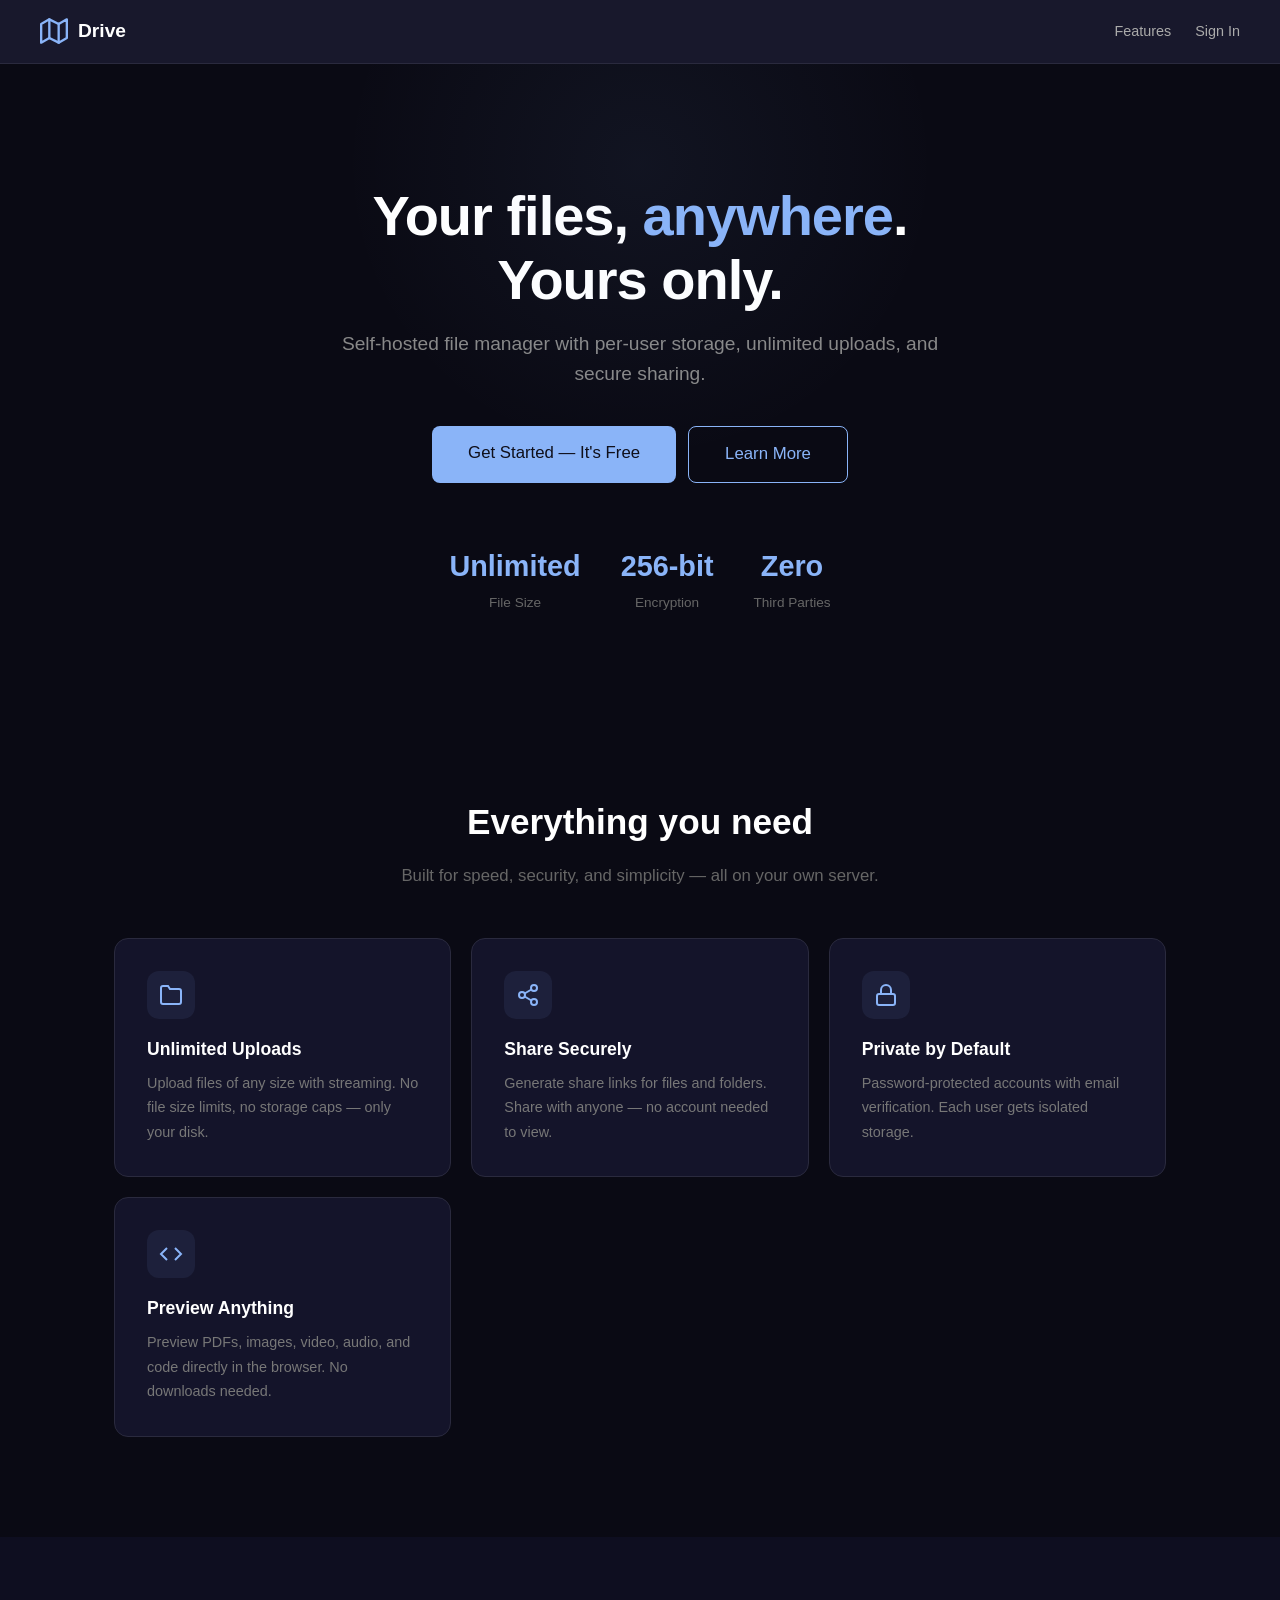
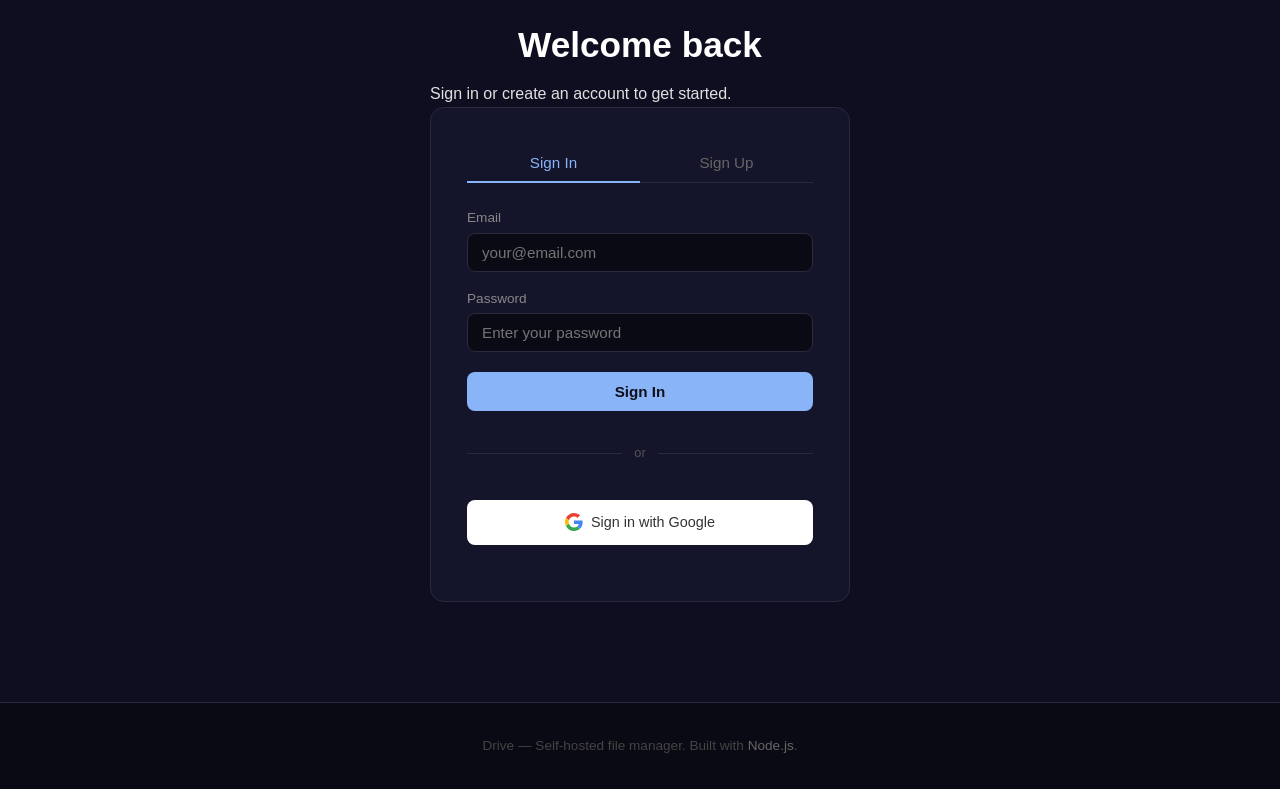
==== public/index.html @ 6057de62 "full drive app with google oauth, landing page, admin dashboard" ====
<!DOCTYPE html>
<html lang="en">
<head>
<meta charset="UTF-8">
<meta name="viewport" content="width=device-width, initial-scale=1.0">
<title>Drive — Secure Self-Hosted File Manager</title>
<style>
* { margin: 0; padding: 0; box-sizing: border-box; }
body { font-family: -apple-system, BlinkMacSystemFont, 'Segoe UI', Roboto, sans-serif; background: #0a0a14; color: #e0e0e0; line-height: 1.6; overflow-x: hidden; }
a { color: #8ab4f8; text-decoration: none; }
a:hover { text-decoration: underline; }

/* Nav */
nav { display: flex; align-items: center; justify-content: space-between; padding: 16px 40px; background: rgba(26,26,46,0.95); backdrop-filter: blur(12px); border-bottom: 1px solid #2a2a3e; position: sticky; top: 0; z-index: 100; }
.logo { display: flex; align-items: center; gap: 10px; font-size: 1.2rem; font-weight: 700; color: #fff; }
.nav-links { display: flex; gap: 24px; align-items: center; }
.nav-links a { color: #aaa; font-size: 0.9rem; transition: color 0.2s; }
.nav-links a:hover { color: #fff; text-decoration: none; }
.btn { display: inline-block; padding: 8px 20px; border-radius: 6px; font-size: 0.9rem; font-weight: 500; cursor: pointer; border: none; transition: all 0.2s; font-family: inherit; }
.btn-primary { background: #8ab4f8; color: #0f0f1a; }
.btn-primary:hover { background: #7aa5e8; transform: translateY(-1px); box-shadow: 0 4px 12px rgba(138,180,248,0.3); }
.btn-outline { background: transparent; border: 1px solid #8ab4f8; color: #8ab4f8; }
.btn-outline:hover { background: rgba(138,180,248,0.1); }
.btn-lg { padding: 14px 36px; font-size: 1.05rem; border-radius: 8px; }

/* Hero */
.hero { text-align: center; padding: 120px 24px 80px; max-width: 900px; margin: 0 auto; position: relative; }
.hero::before { content: ''; position: absolute; top: -200px; left: 50%; transform: translateX(-50%); width: 600px; height: 600px; background: radial-gradient(circle, rgba(138,180,248,0.06) 0%, transparent 70%); pointer-events: none; }
.hero h1 { font-size: 3.5rem; font-weight: 800; color: #fff; margin-bottom: 16px; letter-spacing: -1px; line-height: 1.15; }
.hero h1 span { color: #8ab4f8; }
.hero p { font-size: 1.2rem; color: #888; margin-bottom: 36px; max-width: 600px; margin-left: auto; margin-right: auto; }
.hero-btns { display: flex; gap: 12px; justify-content: center; flex-wrap: wrap; }
.hero-features { display: flex; justify-content: center; gap: 40px; margin-top: 60px; flex-wrap: wrap; }
.hero-feat { text-align: center; }
.hero-feat .num { font-size: 1.8rem; font-weight: 700; color: #8ab4f8; display: block; }
.hero-feat .label { font-size: 0.85rem; color: #666; }

/* Features */
.features { padding: 100px 24px; max-width: 1100px; margin: 0 auto; }
.features h2 { text-align: center; font-size: 2.2rem; color: #fff; margin-bottom: 12px; }
.features > p { text-align: center; color: #666; margin-bottom: 48px; font-size: 1.05rem; }
.features-grid { display: grid; grid-template-columns: repeat(auto-fit, minmax(300px, 1fr)); gap: 20px; }
.feature-card { background: #14142a; border: 1px solid #2a2a3e; border-radius: 14px; padding: 32px; transition: all 0.3s; }
.feature-card:hover { border-color: #8ab4f8; transform: translateY(-4px); box-shadow: 0 8px 24px rgba(0,0,0,0.3); }
.feature-icon { width: 48px; height: 48px; border-radius: 12px; background: rgba(138,180,248,0.08); display: flex; align-items: center; justify-content: center; margin-bottom: 16px; }
.feature-icon svg { width: 24px; height: 24px; stroke: #8ab4f8; fill: none; stroke-width: 2; }
.feature-card h3 { color: #fff; margin-bottom: 8px; font-size: 1.1rem; }
.feature-card p { color: #777; font-size: 0.9rem; line-height: 1.7; }

/* Auth Section */
.auth-section { padding: 80px 24px 100px; background: #0e0e20; }
.auth-inner { max-width: 420px; margin: 0 auto; }
.auth-section h2 { text-align: center; font-size: 2.2rem; color: #fff; margin-bottom: 8px; }
.auth-section > p { text-align: center; color: #666; margin-bottom: 32px; font-size: 1.05rem; }
.auth-card { background: #14142a; border: 1px solid #2a2a3e; border-radius: 14px; padding: 36px; }
.auth-tabs { display: flex; margin-bottom: 24px; border-bottom: 1px solid #2a2a3e; }
.auth-tab { flex: 1; padding: 10px; text-align: center; background: none; border: none; color: #666; font-size: 0.95rem; font-family: inherit; cursor: pointer; transition: all 0.2s; border-bottom: 2px solid transparent; margin-bottom: -1px; }
.auth-tab.active { color: #8ab4f8; border-bottom-color: #8ab4f8; }
.auth-tab:hover { color: #aaa; }
.auth-form { display: flex; flex-direction: column; gap: 16px; }
.auth-field { display: flex; flex-direction: column; gap: 4px; }
.auth-field label { font-size: 0.85rem; color: #888; }
.auth-field input { padding: 10px 14px; border-radius: 8px; border: 1px solid #2a2a3e; background: #0a0a14; color: #fff; font-size: 0.95rem; font-family: inherit; outline: none; transition: border-color 0.2s; }
.auth-field input:focus { border-color: #8ab4f8; }
.auth-submit { padding: 11px; border-radius: 8px; background: #8ab4f8; color: #0f0f1a; font-weight: 600; font-size: 0.95rem; border: none; cursor: pointer; font-family: inherit; transition: all 0.2s; margin-top: 4px; }
.auth-submit:hover { background: #7aa5e8; }
.google-btn { display: flex; align-items: center; justify-content: center; gap: 8px; padding: 11px; border-radius: 8px; background: #fff; color: #333; font-weight: 500; font-size: 0.9rem; border: none; cursor: pointer; font-family: inherit; transition: all 0.2s; margin-top: 4px; text-decoration: none; width: 100%; }
.google-btn:hover { background: #f5f5f5; box-shadow: 0 2px 8px rgba(0,0,0,0.1); }
.divider { display: flex; align-items: center; gap: 12px; margin: 16px 0; color: #555; font-size: 0.8rem; }
.divider::before, .divider::after { content: ''; flex: 1; height: 1px; background: #2a2a3e; }
.auth-error { text-align: center; font-size: 0.85rem; min-height: 1.2em; color: #f44336; margin-top: 4px; }

/* Footer */
footer { text-align: center; padding: 32px 24px; color: #444; font-size: 0.85rem; border-top: 1px solid #2a2a3e; }
footer a { color: #666; }
footer a:hover { color: #8ab4f8; text-decoration: none; }

@media (max-width: 600px) {
  nav { padding: 12px 16px; }
  .nav-links { gap: 12px; }
  .hero { padding: 80px 16px 40px; }
  .hero h1 { font-size: 2.2rem; }
  .hero-features { gap: 20px; }
  .features { padding: 60px 16px; }
  .auth-section { padding: 60px 16px; }
}
</style>
</head>
<body>

<nav>
  <div class="logo">
    <svg width="28" height="28" viewBox="0 0 24 24" fill="none" stroke="#8ab4f8" stroke-width="2" stroke-linecap="round" stroke-linejoin="round"><polygon points="1 6 1 22 8 18 16 22 23 18 23 2 16 6 8 2 1 6"/><line x1="8" y1="2" x2="8" y2="18"/><line x1="16" y1="6" x2="16" y2="22"/></svg>
    Drive
  </div>
  <div class="nav-links">
    <a href="#features">Features</a>
    <a href="#auth">Sign In</a>
  </div>
</nav>

<section class="hero">
  <h1>Your files, <span>anywhere</span>. <br>Yours only.</h1>
  <p>Self-hosted file manager with per-user storage, unlimited uploads, and secure sharing.</p>
  <div class="hero-btns">
    <a href="#auth" class="btn btn-primary btn-lg">Get Started — It's Free</a>
    <a href="#features" class="btn btn-outline btn-lg">Learn More</a>
  </div>
  <div class="hero-features">
    <div class="hero-feat"><span class="num">Unlimited</span><span class="label">File Size</span></div>
    <div class="hero-feat"><span class="num">256-bit</span><span class="label">Encryption</span></div>
    <div class="hero-feat"><span class="num">Zero</span><span class="label">Third Parties</span></div>
  </div>
</section>

<section class="features" id="features">
  <h2>Everything you need</h2>
  <p>Built for speed, security, and simplicity — all on your own server.</p>
  <div class="features-grid">
    <div class="feature-card">
      <div class="feature-icon"><svg viewBox="0 0 24 24"><path d="M22 19a2 2 0 0 1-2 2H4a2 2 0 0 1-2-2V5a2 2 0 0 1 2-2h5l2 3h9a2 2 0 0 1 2 2z"/></svg></div>
      <h3>Unlimited Uploads</h3>
      <p>Upload files of any size with streaming. No file size limits, no storage caps — only your disk.</p>
    </div>
    <div class="feature-card">
      <div class="feature-icon"><svg viewBox="0 0 24 24"><circle cx="18" cy="5" r="3"/><circle cx="6" cy="12" r="3"/><circle cx="18" cy="19" r="3"/><line x1="8.59" y1="13.51" x2="15.42" y2="17.49"/><line x1="15.41" y1="6.51" x2="8.59" y2="10.49"/></svg></div>
      <h3>Share Securely</h3>
      <p>Generate share links for files and folders. Share with anyone — no account needed to view.</p>
    </div>
    <div class="feature-card">
      <div class="feature-icon"><svg viewBox="0 0 24 24"><rect x="3" y="11" width="18" height="11" rx="2" ry="2"/><path d="M7 11V7a5 5 0 0 1 10 0v4"/></svg></div>
      <h3>Private by Default</h3>
      <p>Password-protected accounts with email verification. Each user gets isolated storage.</p>
    </div>
    <div class="feature-card">
      <div class="feature-icon"><svg viewBox="0 0 24 24"><polyline points="16 18 22 12 16 6"/><polyline points="8 6 2 12 8 18"/></svg></div>
      <h3>Preview Anything</h3>
      <p>Preview PDFs, images, video, audio, and code directly in the browser. No downloads needed.</p>
    </div>
  </div>
</section>

<section class="auth-section" id="auth">
  <div class="auth-inner">
    <h2>Welcome back</h2>
    <p>Sign in or create an account to get started.</p>
    <div class="auth-card">
      <div class="auth-tabs">
        <button class="auth-tab active" data-auth-tab="signin">Sign In</button>
        <button class="auth-tab" data-auth-tab="signup">Sign Up</button>
      </div>
      <form id="authForm" autocomplete="off">
        <div class="auth-form" id="signinFields">
          <div class="auth-field">
            <label>Email</label>
            <input type="email" id="signinEmail" placeholder="your@email.com" required autocomplete="email">
          </div>
          <div class="auth-field">
            <label>Password</label>
            <input type="password" id="signinPassword" placeholder="Enter your password" required autocomplete="current-password">
          </div>
          <button type="submit" class="auth-submit" id="authSubmitBtn">Sign In</button>
          <div class="divider">or</div>
          <a href="/api/auth/google" class="google-btn">
            <svg width="18" height="18" viewBox="0 0 48 48"><path fill="#EA4335" d="M24 9.5c3.54 0 6.71 1.22 9.21 3.6l6.85-6.85C35.9 2.38 30.47 0 24 0 14.62 0 6.51 5.38 2.56 13.22l7.98 6.19C12.43 13.72 17.74 9.5 24 9.5z"/><path fill="#4285F4" d="M46.98 24.55c0-1.57-.15-3.09-.38-4.55H24v9.02h12.94c-.58 2.96-2.26 5.48-4.78 7.18l7.73 6c4.51-4.18 7.09-10.36 7.09-17.65z"/><path fill="#FBBC05" d="M10.54 28.59A14.5 14.5 0 0 1 9.5 24c0-1.59.28-3.14.76-4.59l-7.98-6.19A23.94 23.94 0 0 0 0 24c0 3.77.87 7.35 2.56 10.56l7.98-5.97z"/><path fill="#34A853" d="M24 48c6.48 0 11.93-2.13 15.89-5.81l-7.73-6c-2.15 1.45-4.92 2.3-8.16 2.3-6.26 0-11.57-4.22-13.47-9.91l-7.98 5.97C6.51 42.62 14.62 48 24 48z"/></svg>
            Sign in with Google
          </a>
        </div>
        <div class="auth-form" id="signupFields" style="display:none">
          <div class="auth-field">
            <label>Full Name</label>
            <input type="text" id="signupName" placeholder="John Doe" required autocomplete="name">
          </div>
          <div class="auth-field">
            <label>Email</label>
            <input type="email" id="signupEmail" placeholder="your@email.com" required autocomplete="email">
          </div>
          <div class="auth-field">
            <label>Password</label>
            <input type="password" id="signupPassword" placeholder="At least 4 characters" required autocomplete="new-password">
          </div>
          <button type="submit" class="auth-submit" id="signupSubmitBtn">Sign Up</button>
          <div class="divider">or</div>
          <a href="/api/auth/google" class="google-btn">
            <svg width="18" height="18" viewBox="0 0 48 48"><path fill="#EA4335" d="M24 9.5c3.54 0 6.71 1.22 9.21 3.6l6.85-6.85C35.9 2.38 30.47 0 24 0 14.62 0 6.51 5.38 2.56 13.22l7.98 6.19C12.43 13.72 17.74 9.5 24 9.5z"/><path fill="#4285F4" d="M46.98 24.55c0-1.57-.15-3.09-.38-4.55H24v9.02h12.94c-.58 2.96-2.26 5.48-4.78 7.18l7.73 6c4.51-4.18 7.09-10.36 7.09-17.65z"/><path fill="#FBBC05" d="M10.54 28.59A14.5 14.5 0 0 1 9.5 24c0-1.59.28-3.14.76-4.59l-7.98-6.19A23.94 23.94 0 0 0 0 24c0 3.77.87 7.35 2.56 10.56l7.98-5.97z"/><path fill="#34A853" d="M24 48c6.48 0 11.93-2.13 15.89-5.81l-7.73-6c-2.15 1.45-4.92 2.3-8.16 2.3-6.26 0-11.57-4.22-13.47-9.91l-7.98 5.97C6.51 42.62 14.62 48 24 48z"/></svg>
            Sign up with Google
          </a>
        </div>
      </form>
      <p id="authError" class="auth-error"></p>
    </div>
  </div>
</section>

<footer>
  <p>Drive — Self-hosted file manager. Built with <a href="https://nodejs.org" target="_blank">Node.js</a>.</p>
</footer>

<script>
let authMode = 'signin';

document.querySelectorAll('[data-auth-tab]').forEach(tab => {
  tab.addEventListener('click', () => {
    document.querySelectorAll('[data-auth-tab]').forEach(t => t.classList.remove('active'));
    tab.classList.add('active');
    authMode = tab.dataset.authTab;
    document.getElementById('signinFields').style.display = authMode === 'signin' ? 'flex' : 'none';
    document.getElementById('signupFields').style.display = authMode === 'signup' ? 'flex' : 'none';
    document.getElementById('authError').textContent = '';
  });
});

function el(id) { return document.getElementById(id); }

function doSignin() {
  const email = el('signinEmail').value.trim();
  const password = el('signinPassword').value;
  el('authError').textContent = '';
  el('authError').style.color = '';
  if (!email || !password) { el('authError').textContent = 'Please fill in all fields'; return; }
  const controller = new AbortController();
  const timer = setTimeout(() => controller.abort(), 15000);
  fetch('/api/auth/signin', {
    method: 'POST',
    headers: { 'Content-Type': 'application/json' },
    body: JSON.stringify({ email, password }),
    credentials: 'same-origin',
    signal: controller.signal,
  })
  .then(r => { clearTimeout(timer); return r.json(); })
  .then(data => {
    if (data.error) { el('authError').textContent = data.error; return; }
    if (data.success) window.location.href = '/drive';
  })
  .catch(err => {
    clearTimeout(timer);
    el('authError').textContent = err.name === 'AbortError' ? 'Request timed out' : 'Connection error';
  });
}

function doSignup() {
  const name = el('signupName').value.trim();
  const email = el('signupEmail').value.trim();
  const password = el('signupPassword').value;
  el('authError').textContent = '';
  if (!name || !email || !password) { el('authError').textContent = 'Please fill in all fields'; return; }
  if (password.length < 4) { el('authError').textContent = 'Password must be at least 4 characters'; return; }
  const controller = new AbortController();
  const timer = setTimeout(() => controller.abort(), 15000);
  fetch('/api/auth/signup', {
    method: 'POST',
    headers: { 'Content-Type': 'application/json' },
    body: JSON.stringify({ email, name, password }),
    credentials: 'same-origin',
    signal: controller.signal,
  })
  .then(r => { clearTimeout(timer); return r.json(); })
  .then(data => {
    if (data.error) { el('authError').textContent = data.error; return; }
    if (data.verificationSent) { el('authError').style.color = '#4caf50'; el('authError').textContent = 'Verification email sent to ' + email + '. Check your inbox.'; return; }
    if (data.success) window.location.href = '/drive';
  })
  .catch(err => {
    clearTimeout(timer);
    el('authError').textContent = err.name === 'AbortError' ? 'Request timed out' : 'Connection error';
  });
}

el('authForm').addEventListener('submit', e => {
  e.preventDefault();
  authMode === 'signin' ? doSignin() : doSignup();
});
el('authSubmitBtn').addEventListener('click', e => { e.preventDefault(); doSignin(); });
el('signupSubmitBtn').addEventListener('click', e => { e.preventDefault(); doSignup(); });
</script>
</body>
</html>
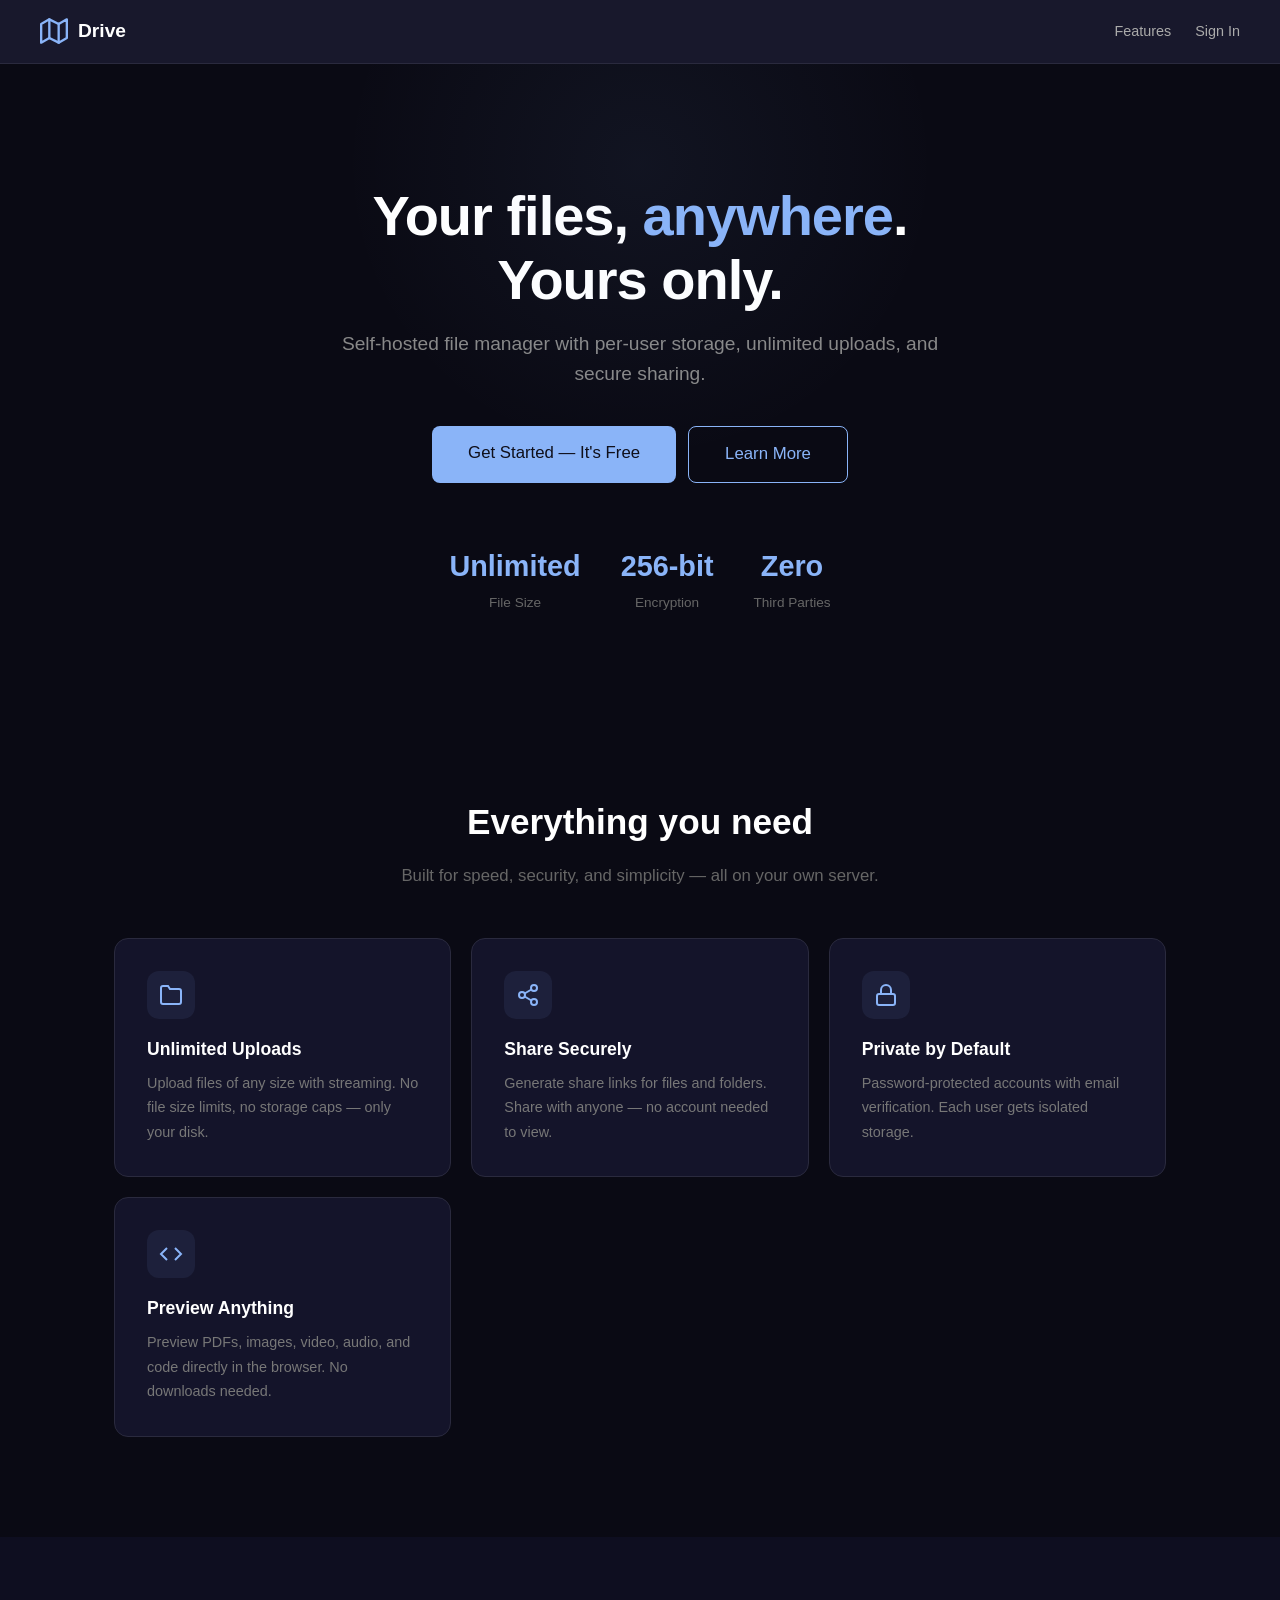
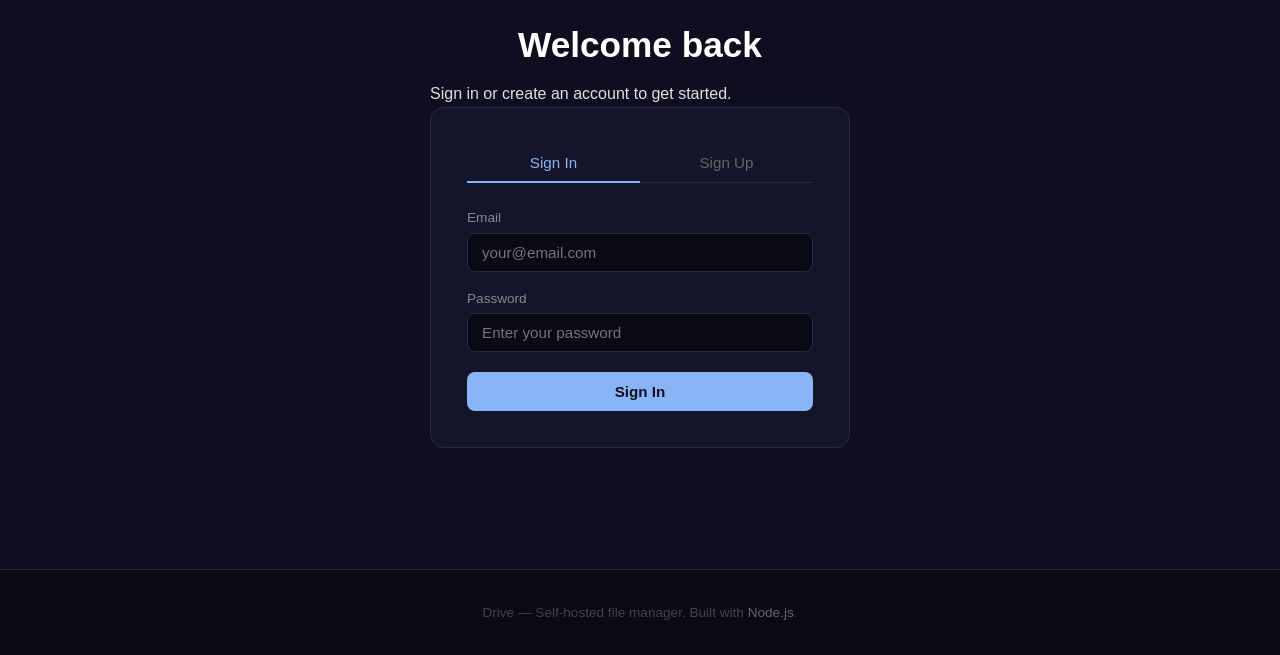
==== commit 7dc03c8e: "remove google sign-in buttons, keep simple email auth" ====
--- a/public/index.html
+++ b/public/index.html
@@ -64,8 +64,6 @@
 .auth-field input:focus { border-color: #8ab4f8; }
 .auth-submit { padding: 11px; border-radius: 8px; background: #8ab4f8; color: #0f0f1a; font-weight: 600; font-size: 0.95rem; border: none; cursor: pointer; font-family: inherit; transition: all 0.2s; margin-top: 4px; }
 .auth-submit:hover { background: #7aa5e8; }
-.google-btn { display: flex; align-items: center; justify-content: center; gap: 8px; padding: 11px; border-radius: 8px; background: #fff; color: #333; font-weight: 500; font-size: 0.9rem; border: none; cursor: pointer; font-family: inherit; transition: all 0.2s; margin-top: 4px; text-decoration: none; width: 100%; }
-.google-btn:hover { background: #f5f5f5; box-shadow: 0 2px 8px rgba(0,0,0,0.1); }
 .divider { display: flex; align-items: center; gap: 12px; margin: 16px 0; color: #555; font-size: 0.8rem; }
 .divider::before, .divider::after { content: ''; flex: 1; height: 1px; background: #2a2a3e; }
 .auth-error { text-align: center; font-size: 0.85rem; min-height: 1.2em; color: #f44336; margin-top: 4px; }
@@ -160,11 +158,8 @@
             <input type="password" id="signinPassword" placeholder="Enter your password" required autocomplete="current-password">
           </div>
           <button type="submit" class="auth-submit" id="authSubmitBtn">Sign In</button>
-          <div class="divider">or</div>
-          <a href="/api/auth/google" class="google-btn">
-            <svg width="18" height="18" viewBox="0 0 48 48"><path fill="#EA4335" d="M24 9.5c3.54 0 6.71 1.22 9.21 3.6l6.85-6.85C35.9 2.38 30.47 0 24 0 14.62 0 6.51 5.38 2.56 13.22l7.98 6.19C12.43 13.72 17.74 9.5 24 9.5z"/><path fill="#4285F4" d="M46.98 24.55c0-1.57-.15-3.09-.38-4.55H24v9.02h12.94c-.58 2.96-2.26 5.48-4.78 7.18l7.73 6c4.51-4.18 7.09-10.36 7.09-17.65z"/><path fill="#FBBC05" d="M10.54 28.59A14.5 14.5 0 0 1 9.5 24c0-1.59.28-3.14.76-4.59l-7.98-6.19A23.94 23.94 0 0 0 0 24c0 3.77.87 7.35 2.56 10.56l7.98-5.97z"/><path fill="#34A853" d="M24 48c6.48 0 11.93-2.13 15.89-5.81l-7.73-6c-2.15 1.45-4.92 2.3-8.16 2.3-6.26 0-11.57-4.22-13.47-9.91l-7.98 5.97C6.51 42.62 14.62 48 24 48z"/></svg>
-            Sign in with Google
-          </a>
+          </div>
+          <div class="auth-form" id="signupFields" style="display:none">
         </div>
         <div class="auth-form" id="signupFields" style="display:none">
           <div class="auth-field">
@@ -180,11 +175,7 @@
             <input type="password" id="signupPassword" placeholder="At least 4 characters" required autocomplete="new-password">
           </div>
           <button type="submit" class="auth-submit" id="signupSubmitBtn">Sign Up</button>
-          <div class="divider">or</div>
-          <a href="/api/auth/google" class="google-btn">
-            <svg width="18" height="18" viewBox="0 0 48 48"><path fill="#EA4335" d="M24 9.5c3.54 0 6.71 1.22 9.21 3.6l6.85-6.85C35.9 2.38 30.47 0 24 0 14.62 0 6.51 5.38 2.56 13.22l7.98 6.19C12.43 13.72 17.74 9.5 24 9.5z"/><path fill="#4285F4" d="M46.98 24.55c0-1.57-.15-3.09-.38-4.55H24v9.02h12.94c-.58 2.96-2.26 5.48-4.78 7.18l7.73 6c4.51-4.18 7.09-10.36 7.09-17.65z"/><path fill="#FBBC05" d="M10.54 28.59A14.5 14.5 0 0 1 9.5 24c0-1.59.28-3.14.76-4.59l-7.98-6.19A23.94 23.94 0 0 0 0 24c0 3.77.87 7.35 2.56 10.56l7.98-5.97z"/><path fill="#34A853" d="M24 48c6.48 0 11.93-2.13 15.89-5.81l-7.73-6c-2.15 1.45-4.92 2.3-8.16 2.3-6.26 0-11.57-4.22-13.47-9.91l-7.98 5.97C6.51 42.62 14.62 48 24 48z"/></svg>
-            Sign up with Google
-          </a>
+          </div>
         </div>
       </form>
       <p id="authError" class="auth-error"></p>
@@ -270,8 +261,12 @@
   e.preventDefault();
   authMode === 'signin' ? doSignin() : doSignup();
 });
-el('authSubmitBtn').addEventListener('click', e => { e.preventDefault(); doSignin(); });
-el('signupSubmitBtn').addEventListener('click', e => { e.preventDefault(); doSignup(); });
+
+// Show error from redirect
+const params = new URLSearchParams(window.location.search);
+if (params.get('error') === 'google_not_configured') {
+  el('authError').textContent = 'Google Sign-In is not configured yet. Use email instead.';
+}
 </script>
 </body>
 </html>
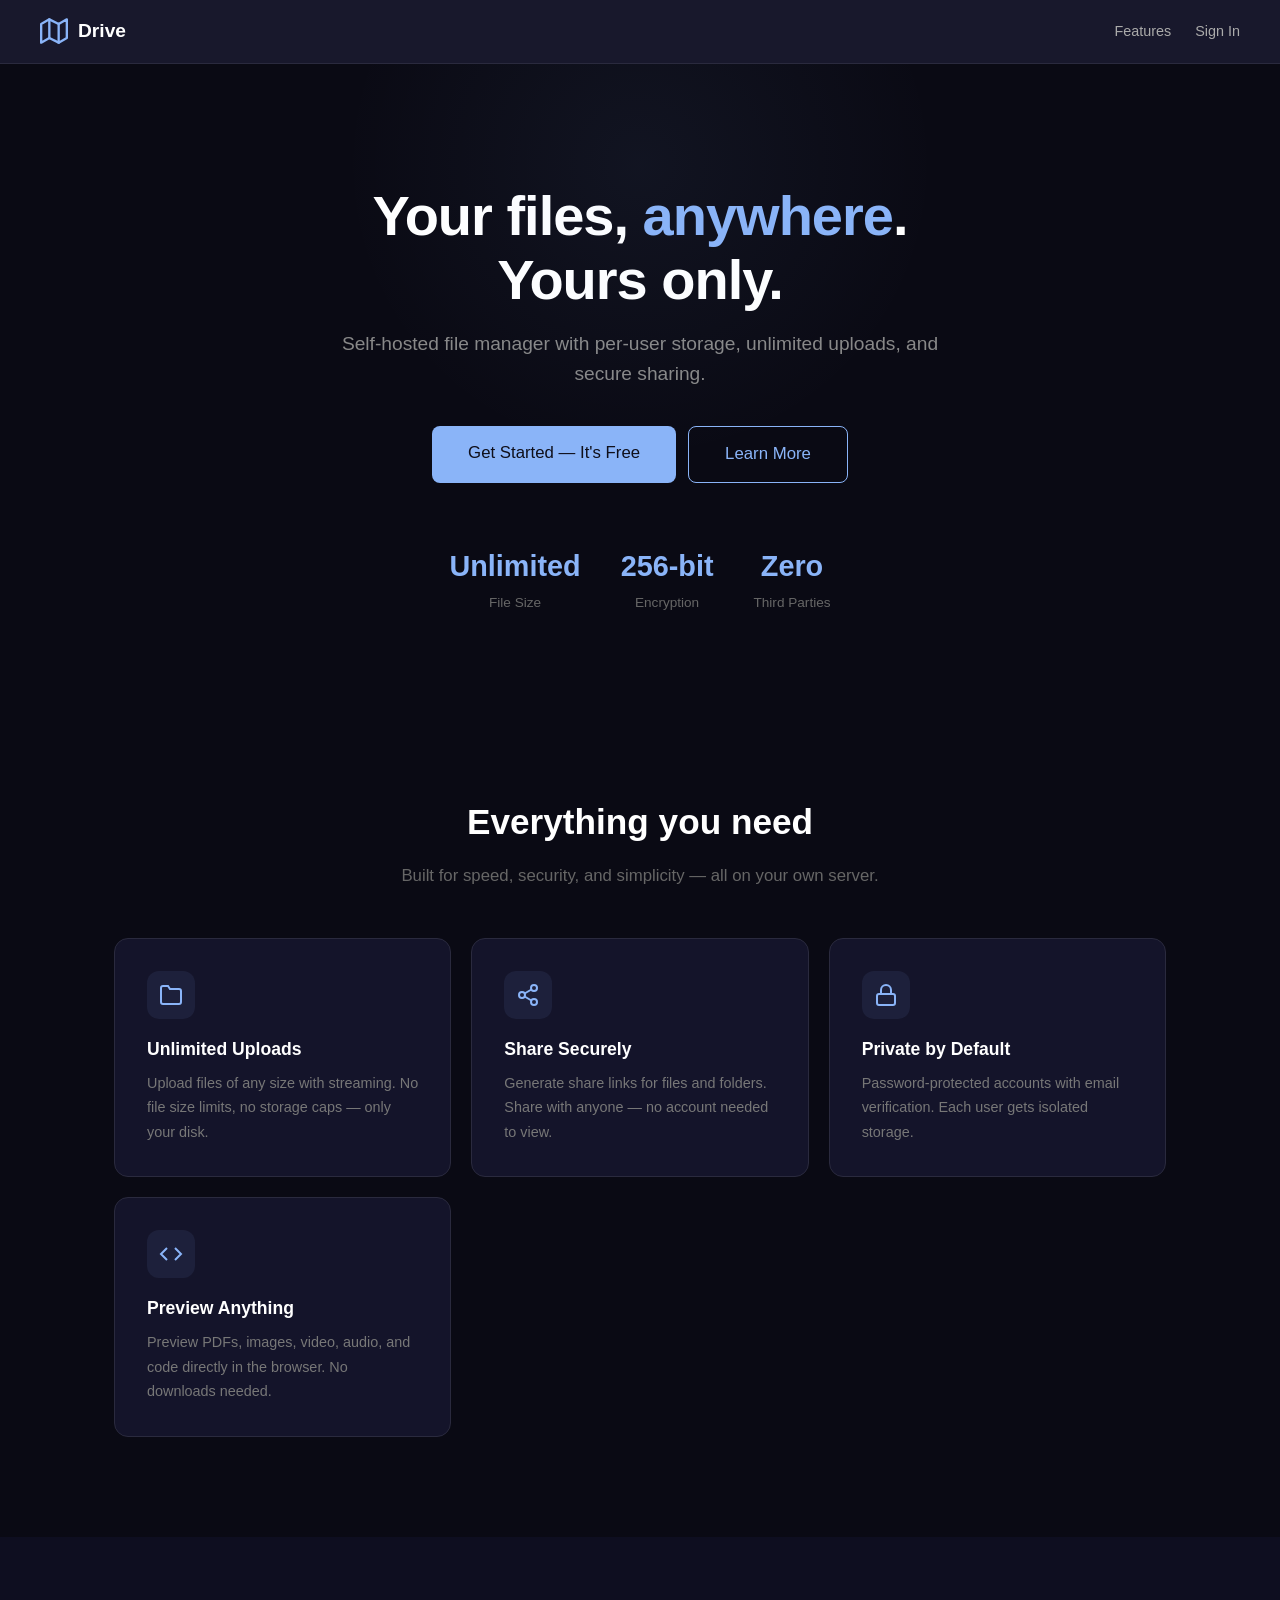
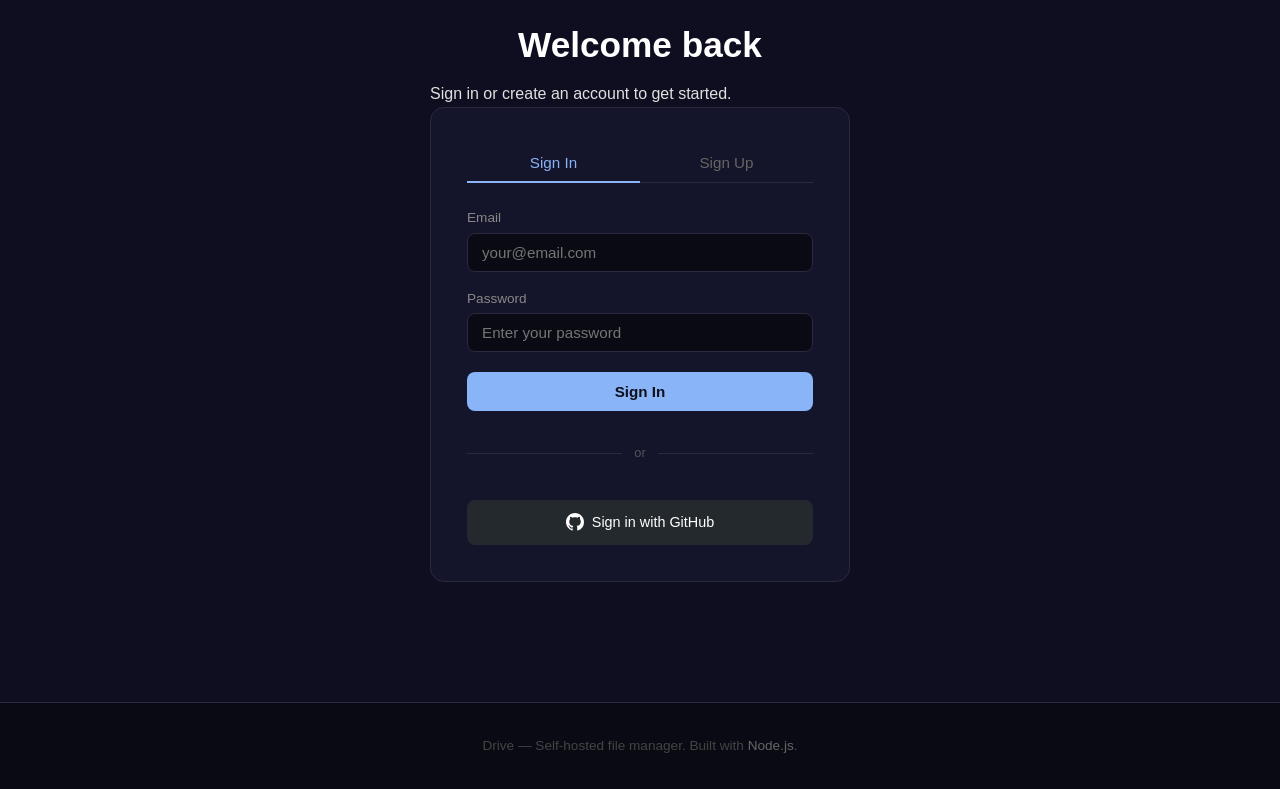
==== commit 67137df9: "add GitHub sign-in buttons and OAuth flow" ====
--- a/public/index.html
+++ b/public/index.html
@@ -64,6 +64,8 @@
 .auth-field input:focus { border-color: #8ab4f8; }
 .auth-submit { padding: 11px; border-radius: 8px; background: #8ab4f8; color: #0f0f1a; font-weight: 600; font-size: 0.95rem; border: none; cursor: pointer; font-family: inherit; transition: all 0.2s; margin-top: 4px; }
 .auth-submit:hover { background: #7aa5e8; }
+.github-btn { display: flex; align-items: center; justify-content: center; gap: 8px; padding: 11px; border-radius: 8px; background: #24292e; color: #fff; font-weight: 500; font-size: 0.9rem; border: none; cursor: pointer; font-family: inherit; transition: all 0.2s; margin-top: 4px; text-decoration: none; width: 100%; }
+.github-btn:hover { background: #1b1f23; }
 .divider { display: flex; align-items: center; gap: 12px; margin: 16px 0; color: #555; font-size: 0.8rem; }
 .divider::before, .divider::after { content: ''; flex: 1; height: 1px; background: #2a2a3e; }
 .auth-error { text-align: center; font-size: 0.85rem; min-height: 1.2em; color: #f44336; margin-top: 4px; }
@@ -158,6 +160,11 @@
             <input type="password" id="signinPassword" placeholder="Enter your password" required autocomplete="current-password">
           </div>
           <button type="submit" class="auth-submit" id="authSubmitBtn">Sign In</button>
+          <div class="divider">or</div>
+          <a href="/api/auth/github" class="github-btn">
+            <svg width="18" height="18" viewBox="0 0 24 24" fill="currentColor"><path d="M12 0C5.37 0 0 5.37 0 12c0 5.31 3.435 9.795 8.205 11.385.6.105.825-.255.825-.57 0-.285-.015-1.23-.015-2.235-3.015.555-3.795-.735-4.035-1.41-.135-.345-.72-1.41-1.23-1.695-.42-.225-1.02-.78-.015-.795.945-.015 1.62.87 1.845 1.23 1.08 1.815 2.805 1.305 3.495.99.105-.78.42-1.305.765-1.605-2.67-.3-5.46-1.335-5.46-5.925 0-1.305.465-2.385 1.23-3.225-.12-.3-.54-1.53.12-3.18 0 0 1.005-.315 3.3 1.23.96-.27 1.98-.405 3-.405s2.04.135 3 .405c2.295-1.56 3.3-1.23 3.3-1.23.66 1.65.24 2.88.12 3.18.765.84 1.23 1.905 1.23 3.225 0 4.605-2.805 5.625-5.475 5.925.435.375.81 1.095.81 2.22 0 1.605-.015 2.895-.015 3.3 0 .315.225.69.825.57A12.02 12.02 0 0 0 24 12c0-6.63-5.37-12-12-12z"/></svg>
+            Sign in with GitHub
+          </a>
           </div>
           <div class="auth-form" id="signupFields" style="display:none">
         </div>
@@ -175,6 +182,11 @@
             <input type="password" id="signupPassword" placeholder="At least 4 characters" required autocomplete="new-password">
           </div>
           <button type="submit" class="auth-submit" id="signupSubmitBtn">Sign Up</button>
+          <div class="divider">or</div>
+          <a href="/api/auth/github" class="github-btn">
+            <svg width="18" height="18" viewBox="0 0 24 24" fill="currentColor"><path d="M12 0C5.37 0 0 5.37 0 12c0 5.31 3.435 9.795 8.205 11.385.6.105.825-.255.825-.57 0-.285-.015-1.23-.015-2.235-3.015.555-3.795-.735-4.035-1.41-.135-.345-.72-1.41-1.23-1.695-.42-.225-1.02-.78-.015-.795.945-.015 1.62.87 1.845 1.23 1.08 1.815 2.805 1.305 3.495.99.105-.78.42-1.305.765-1.605-2.67-.3-5.46-1.335-5.46-5.925 0-1.305.465-2.385 1.23-3.225-.12-.3-.54-1.53.12-3.18 0 0 1.005-.315 3.3 1.23.96-.27 1.98-.405 3-.405s2.04.135 3 .405c2.295-1.56 3.3-1.23 3.3-1.23.66 1.65.24 2.88.12 3.18.765.84 1.23 1.905 1.23 3.225 0 4.605-2.805 5.625-5.475 5.925.435.375.81 1.095.81 2.22 0 1.605-.015 2.895-.015 3.3 0 .315.225.69.825.57A12.02 12.02 0 0 0 24 12c0-6.63-5.37-12-12-12z"/></svg>
+            Sign up with GitHub
+          </a>
           </div>
         </div>
       </form>
@@ -262,10 +274,15 @@
   authMode === 'signin' ? doSignin() : doSignup();
 });
 
+// Show GitHub button only if configured
+fetch('/api/auth/github/config').then(r => r.json()).then(cfg => {
+  if (!cfg.enabled) document.querySelectorAll('.github-btn').forEach(b => b.style.display = 'none');
+}).catch(() => {});
+
 // Show error from redirect
 const params = new URLSearchParams(window.location.search);
-if (params.get('error') === 'google_not_configured') {
-  el('authError').textContent = 'Google Sign-In is not configured yet. Use email instead.';
+if (params.get('error') === 'github_not_configured') {
+  el('authError').textContent = 'GitHub Sign-In is not configured yet. Use email instead.';
 }
 </script>
 </body>
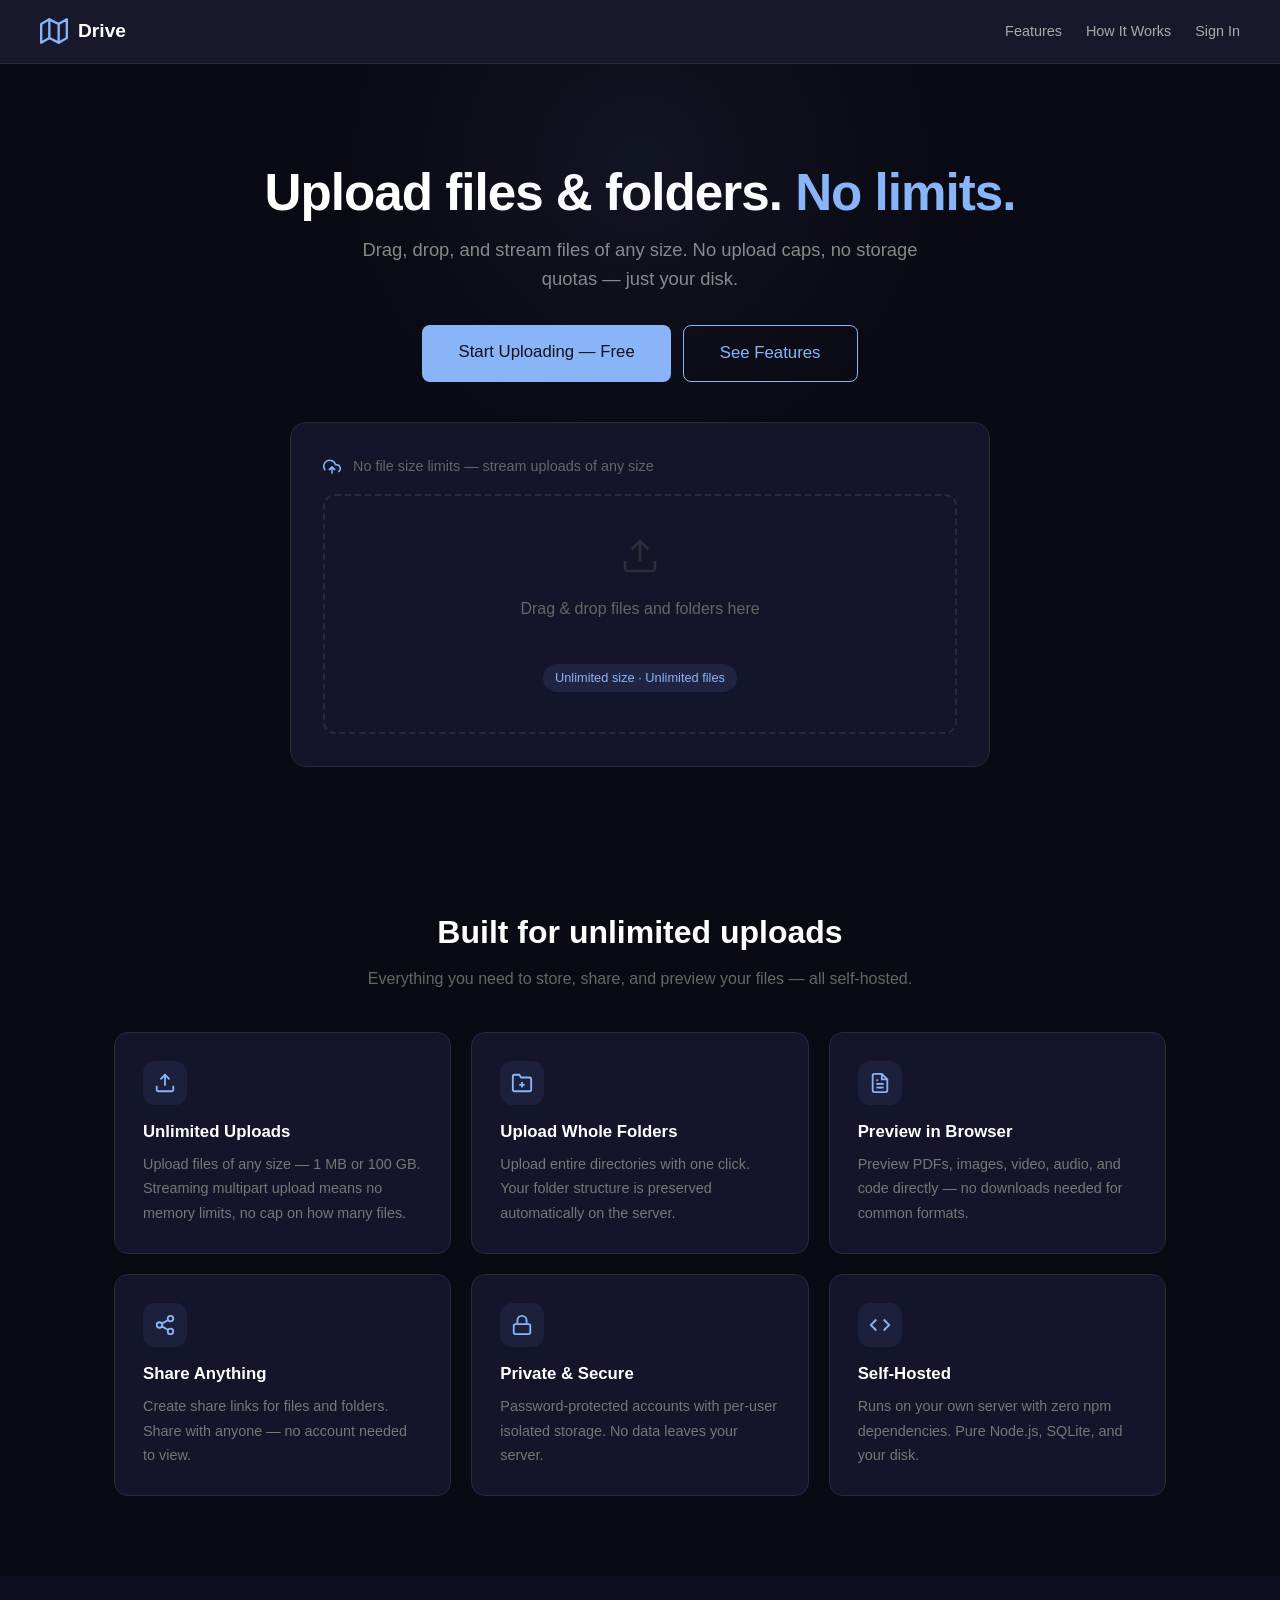
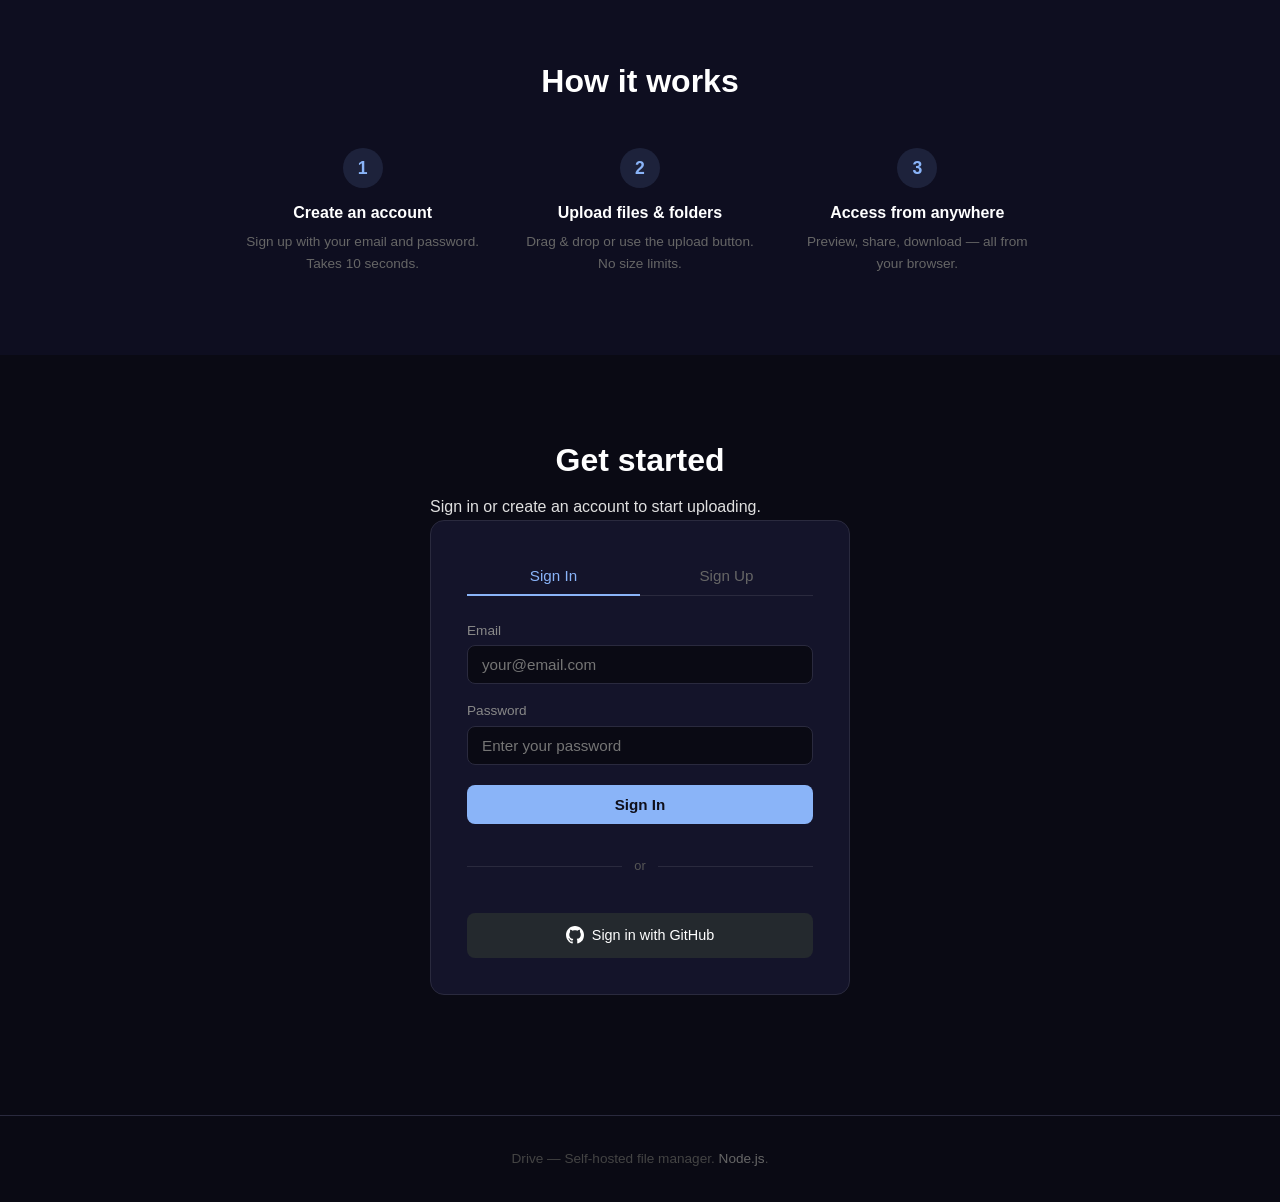
==== commit 9b9b940e: "redesign landing page - focus on unlimited file/folder uploads" ====
--- a/public/index.html
+++ b/public/index.html
@@ -3,14 +3,13 @@
 <head>
 <meta charset="UTF-8">
 <meta name="viewport" content="width=device-width, initial-scale=1.0">
-<title>Drive — Secure Self-Hosted File Manager</title>
+<title>Drive — Unlimited File Uploads</title>
 <style>
 * { margin: 0; padding: 0; box-sizing: border-box; }
 body { font-family: -apple-system, BlinkMacSystemFont, 'Segoe UI', Roboto, sans-serif; background: #0a0a14; color: #e0e0e0; line-height: 1.6; overflow-x: hidden; }
 a { color: #8ab4f8; text-decoration: none; }
 a:hover { text-decoration: underline; }
 
-/* Nav */
 nav { display: flex; align-items: center; justify-content: space-between; padding: 16px 40px; background: rgba(26,26,46,0.95); backdrop-filter: blur(12px); border-bottom: 1px solid #2a2a3e; position: sticky; top: 0; z-index: 100; }
 .logo { display: flex; align-items: center; gap: 10px; font-size: 1.2rem; font-weight: 700; color: #fff; }
 .nav-links { display: flex; gap: 24px; align-items: center; }
@@ -23,35 +22,45 @@
 .btn-outline:hover { background: rgba(138,180,248,0.1); }
 .btn-lg { padding: 14px 36px; font-size: 1.05rem; border-radius: 8px; }
 
-/* Hero */
-.hero { text-align: center; padding: 120px 24px 80px; max-width: 900px; margin: 0 auto; position: relative; }
+.hero { text-align: center; padding: 100px 24px 60px; max-width: 900px; margin: 0 auto; position: relative; }
 .hero::before { content: ''; position: absolute; top: -200px; left: 50%; transform: translateX(-50%); width: 600px; height: 600px; background: radial-gradient(circle, rgba(138,180,248,0.06) 0%, transparent 70%); pointer-events: none; }
-.hero h1 { font-size: 3.5rem; font-weight: 800; color: #fff; margin-bottom: 16px; letter-spacing: -1px; line-height: 1.15; }
+.hero h1 { font-size: 3.2rem; font-weight: 800; color: #fff; margin-bottom: 12px; letter-spacing: -1px; line-height: 1.15; }
 .hero h1 span { color: #8ab4f8; }
-.hero p { font-size: 1.2rem; color: #888; margin-bottom: 36px; max-width: 600px; margin-left: auto; margin-right: auto; }
+.hero p { font-size: 1.15rem; color: #888; margin-bottom: 32px; max-width: 600px; margin-left: auto; margin-right: auto; }
 .hero-btns { display: flex; gap: 12px; justify-content: center; flex-wrap: wrap; }
-.hero-features { display: flex; justify-content: center; gap: 40px; margin-top: 60px; flex-wrap: wrap; }
-.hero-feat { text-align: center; }
-.hero-feat .num { font-size: 1.8rem; font-weight: 700; color: #8ab4f8; display: block; }
-.hero-feat .label { font-size: 0.85rem; color: #666; }
-
-/* Features */
-.features { padding: 100px 24px; max-width: 1100px; margin: 0 auto; }
-.features h2 { text-align: center; font-size: 2.2rem; color: #fff; margin-bottom: 12px; }
-.features > p { text-align: center; color: #666; margin-bottom: 48px; font-size: 1.05rem; }
+.hero-visual { margin: 40px auto 0; max-width: 700px; background: #14142a; border: 1px solid #2a2a3e; border-radius: 16px; padding: 32px; text-align: left; }
+.hero-visual .icon-row { display: flex; align-items: center; gap: 12px; margin-bottom: 16px; color: #666; font-size: 0.9rem; }
+.hero-visual .icon-row svg { flex-shrink: 0; }
+.hero-visual .upload-area { border: 2px dashed #2a2a3e; border-radius: 12px; padding: 40px; text-align: center; color: #555; transition: all 0.3s; cursor: default; }
+.hero-visual .upload-area:hover { border-color: #8ab4f8; background: rgba(138,180,248,0.03); }
+.hero-visual .upload-area svg { margin-bottom: 12px; opacity: 0.4; }
+.hero-visual .upload-area p { font-size: 1rem; color: #666; }
+.hero-visual .upload-area .badge { display: inline-block; margin-top: 10px; padding: 4px 12px; border-radius: 20px; background: rgba(138,180,248,0.1); color: #8ab4f8; font-size: 0.8rem; font-weight: 500; }
+
+.features { padding: 80px 24px; max-width: 1100px; margin: 0 auto; }
+.features h2 { text-align: center; font-size: 2rem; color: #fff; margin-bottom: 8px; }
+.features > p { text-align: center; color: #666; margin-bottom: 40px; font-size: 1rem; }
 .features-grid { display: grid; grid-template-columns: repeat(auto-fit, minmax(300px, 1fr)); gap: 20px; }
-.feature-card { background: #14142a; border: 1px solid #2a2a3e; border-radius: 14px; padding: 32px; transition: all 0.3s; }
+.feature-card { background: #14142a; border: 1px solid #2a2a3e; border-radius: 14px; padding: 28px; transition: all 0.3s; }
 .feature-card:hover { border-color: #8ab4f8; transform: translateY(-4px); box-shadow: 0 8px 24px rgba(0,0,0,0.3); }
-.feature-icon { width: 48px; height: 48px; border-radius: 12px; background: rgba(138,180,248,0.08); display: flex; align-items: center; justify-content: center; margin-bottom: 16px; }
-.feature-icon svg { width: 24px; height: 24px; stroke: #8ab4f8; fill: none; stroke-width: 2; }
-.feature-card h3 { color: #fff; margin-bottom: 8px; font-size: 1.1rem; }
+.feature-icon { width: 44px; height: 44px; border-radius: 12px; background: rgba(138,180,248,0.08); display: flex; align-items: center; justify-content: center; margin-bottom: 14px; }
+.feature-icon svg { width: 22px; height: 22px; stroke: #8ab4f8; fill: none; stroke-width: 2; }
+.feature-card h3 { color: #fff; margin-bottom: 6px; font-size: 1.05rem; }
 .feature-card p { color: #777; font-size: 0.9rem; line-height: 1.7; }
 
-/* Auth Section */
-.auth-section { padding: 80px 24px 100px; background: #0e0e20; }
+.how { padding: 80px 24px; background: #0e0e20; }
+.how-inner { max-width: 800px; margin: 0 auto; text-align: center; }
+.how h2 { font-size: 2rem; color: #fff; margin-bottom: 40px; }
+.how-steps { display: flex; gap: 32px; justify-content: center; flex-wrap: wrap; }
+.how-step { flex: 1; min-width: 200px; max-width: 260px; }
+.how-step .step-num { width: 40px; height: 40px; border-radius: 50%; background: rgba(138,180,248,0.12); color: #8ab4f8; display: flex; align-items: center; justify-content: center; font-weight: 700; font-size: 1.1rem; margin: 0 auto 12px; }
+.how-step h3 { color: #fff; font-size: 1rem; margin-bottom: 6px; }
+.how-step p { color: #666; font-size: 0.85rem; }
+
+.auth-section { padding: 80px 24px 100px; }
 .auth-inner { max-width: 420px; margin: 0 auto; }
-.auth-section h2 { text-align: center; font-size: 2.2rem; color: #fff; margin-bottom: 8px; }
-.auth-section > p { text-align: center; color: #666; margin-bottom: 32px; font-size: 1.05rem; }
+.auth-section h2 { text-align: center; font-size: 2rem; color: #fff; margin-bottom: 8px; }
+.auth-section > p { text-align: center; color: #666; margin-bottom: 32px; font-size: 1rem; }
 .auth-card { background: #14142a; border: 1px solid #2a2a3e; border-radius: 14px; padding: 36px; }
 .auth-tabs { display: flex; margin-bottom: 24px; border-bottom: 1px solid #2a2a3e; }
 .auth-tab { flex: 1; padding: 10px; text-align: center; background: none; border: none; color: #666; font-size: 0.95rem; font-family: inherit; cursor: pointer; transition: all 0.2s; border-bottom: 2px solid transparent; margin-bottom: -1px; }
@@ -70,7 +79,6 @@
 .divider::before, .divider::after { content: ''; flex: 1; height: 1px; background: #2a2a3e; }
 .auth-error { text-align: center; font-size: 0.85rem; min-height: 1.2em; color: #f44336; margin-top: 4px; }
 
-/* Footer */
 footer { text-align: center; padding: 32px 24px; color: #444; font-size: 0.85rem; border-top: 1px solid #2a2a3e; }
 footer a { color: #666; }
 footer a:hover { color: #8ab4f8; text-decoration: none; }
@@ -78,11 +86,13 @@
 @media (max-width: 600px) {
   nav { padding: 12px 16px; }
   .nav-links { gap: 12px; }
-  .hero { padding: 80px 16px 40px; }
-  .hero h1 { font-size: 2.2rem; }
-  .hero-features { gap: 20px; }
+  .hero { padding: 60px 16px 40px; }
+  .hero h1 { font-size: 2rem; }
+  .hero-visual { padding: 20px; }
+  .hero-visual .upload-area { padding: 24px 16px; }
   .features { padding: 60px 16px; }
   .auth-section { padding: 60px 16px; }
+  .how-steps { flex-direction: column; align-items: center; }
 }
 </style>
 </head>
@@ -95,55 +105,95 @@
   </div>
   <div class="nav-links">
     <a href="#features">Features</a>
+    <a href="#how">How It Works</a>
     <a href="#auth">Sign In</a>
   </div>
 </nav>
 
 <section class="hero">
-  <h1>Your files, <span>anywhere</span>. <br>Yours only.</h1>
-  <p>Self-hosted file manager with per-user storage, unlimited uploads, and secure sharing.</p>
+  <h1>Upload files &amp; folders. <span>No limits.</span></h1>
+  <p>Drag, drop, and stream files of any size. No upload caps, no storage quotas — just your disk.</p>
   <div class="hero-btns">
-    <a href="#auth" class="btn btn-primary btn-lg">Get Started — It's Free</a>
-    <a href="#features" class="btn btn-outline btn-lg">Learn More</a>
-  </div>
-  <div class="hero-features">
-    <div class="hero-feat"><span class="num">Unlimited</span><span class="label">File Size</span></div>
-    <div class="hero-feat"><span class="num">256-bit</span><span class="label">Encryption</span></div>
-    <div class="hero-feat"><span class="num">Zero</span><span class="label">Third Parties</span></div>
+    <a href="#auth" class="btn btn-primary btn-lg">Start Uploading — Free</a>
+    <a href="#features" class="btn btn-outline btn-lg">See Features</a>
+  </div>
+  <div class="hero-visual">
+    <div class="icon-row">
+      <svg width="18" height="18" viewBox="0 0 24 24" fill="none" stroke="#8ab4f8" stroke-width="2"><polyline points="16 16 12 12 8 16"/><line x1="12" y1="12" x2="12" y2="21"/><path d="M20.39 18.39A5 5 0 0 0 18 9h-1.26A8 8 0 1 0 3 16.3"/><polyline points="16 16 12 12 8 16"/></svg>
+      <span>No file size limits — stream uploads of any size</span>
+    </div>
+    <div class="upload-area">
+      <svg width="40" height="40" viewBox="0 0 24 24" fill="none" stroke="#555" stroke-width="1.5"><path d="M21 15v4a2 2 0 0 1-2 2H5a2 2 0 0 1-2-2v-4"/><polyline points="17 8 12 3 7 8"/><line x1="12" y1="3" x2="12" y2="15"/></svg>
+      <p>Drag &amp; drop files and folders here</p>
+      <span class="badge">Unlimited size · Unlimited files</span>
+    </div>
   </div>
 </section>
 
 <section class="features" id="features">
-  <h2>Everything you need</h2>
-  <p>Built for speed, security, and simplicity — all on your own server.</p>
+  <h2>Built for unlimited uploads</h2>
+  <p>Everything you need to store, share, and preview your files — all self-hosted.</p>
   <div class="features-grid">
     <div class="feature-card">
-      <div class="feature-icon"><svg viewBox="0 0 24 24"><path d="M22 19a2 2 0 0 1-2 2H4a2 2 0 0 1-2-2V5a2 2 0 0 1 2-2h5l2 3h9a2 2 0 0 1 2 2z"/></svg></div>
+      <div class="feature-icon"><svg viewBox="0 0 24 24"><path d="M21 15v4a2 2 0 0 1-2 2H5a2 2 0 0 1-2-2v-4"/><polyline points="17 8 12 3 7 8"/><line x1="12" y1="3" x2="12" y2="15"/></svg></div>
       <h3>Unlimited Uploads</h3>
-      <p>Upload files of any size with streaming. No file size limits, no storage caps — only your disk.</p>
+      <p>Upload files of any size — 1 MB or 100 GB. Streaming multipart upload means no memory limits, no cap on how many files.</p>
+    </div>
+    <div class="feature-card">
+      <div class="feature-icon"><svg viewBox="0 0 24 24"><path d="M22 19a2 2 0 0 1-2 2H4a2 2 0 0 1-2-2V5a2 2 0 0 1 2-2h5l2 3h9a2 2 0 0 1 2 2z"/><line x1="12" y1="11" x2="12" y2="17"/><line x1="9" y1="14" x2="15" y2="14"/></svg></div>
+      <h3>Upload Whole Folders</h3>
+      <p>Upload entire directories with one click. Your folder structure is preserved automatically on the server.</p>
+    </div>
+    <div class="feature-card">
+      <div class="feature-icon"><svg viewBox="0 0 24 24"><path d="M14 2H6a2 2 0 0 0-2 2v16a2 2 0 0 0 2 2h12a2 2 0 0 0 2-2V8z"/><polyline points="14 2 14 8 20 8"/><line x1="16" y1="13" x2="8" y2="13"/><line x1="16" y1="17" x2="8" y2="17"/><polyline points="10 9 9 9 8 9"/></svg></div>
+      <h3>Preview in Browser</h3>
+      <p>Preview PDFs, images, video, audio, and code directly — no downloads needed for common formats.</p>
     </div>
     <div class="feature-card">
       <div class="feature-icon"><svg viewBox="0 0 24 24"><circle cx="18" cy="5" r="3"/><circle cx="6" cy="12" r="3"/><circle cx="18" cy="19" r="3"/><line x1="8.59" y1="13.51" x2="15.42" y2="17.49"/><line x1="15.41" y1="6.51" x2="8.59" y2="10.49"/></svg></div>
-      <h3>Share Securely</h3>
-      <p>Generate share links for files and folders. Share with anyone — no account needed to view.</p>
+      <h3>Share Anything</h3>
+      <p>Create share links for files and folders. Share with anyone — no account needed to view.</p>
     </div>
     <div class="feature-card">
       <div class="feature-icon"><svg viewBox="0 0 24 24"><rect x="3" y="11" width="18" height="11" rx="2" ry="2"/><path d="M7 11V7a5 5 0 0 1 10 0v4"/></svg></div>
-      <h3>Private by Default</h3>
-      <p>Password-protected accounts with email verification. Each user gets isolated storage.</p>
+      <h3>Private &amp; Secure</h3>
+      <p>Password-protected accounts with per-user isolated storage. No data leaves your server.</p>
     </div>
     <div class="feature-card">
       <div class="feature-icon"><svg viewBox="0 0 24 24"><polyline points="16 18 22 12 16 6"/><polyline points="8 6 2 12 8 18"/></svg></div>
-      <h3>Preview Anything</h3>
-      <p>Preview PDFs, images, video, audio, and code directly in the browser. No downloads needed.</p>
+      <h3>Self-Hosted</h3>
+      <p>Runs on your own server with zero npm dependencies. Pure Node.js, SQLite, and your disk.</p>
+    </div>
+  </div>
+</section>
+
+<section class="how" id="how">
+  <div class="how-inner">
+    <h2>How it works</h2>
+    <div class="how-steps">
+      <div class="how-step">
+        <div class="step-num">1</div>
+        <h3>Create an account</h3>
+        <p>Sign up with your email and password. Takes 10 seconds.</p>
+      </div>
+      <div class="how-step">
+        <div class="step-num">2</div>
+        <h3>Upload files &amp; folders</h3>
+        <p>Drag &amp; drop or use the upload button. No size limits.</p>
+      </div>
+      <div class="how-step">
+        <div class="step-num">3</div>
+        <h3>Access from anywhere</h3>
+        <p>Preview, share, download — all from your browser.</p>
+      </div>
     </div>
   </div>
 </section>
 
 <section class="auth-section" id="auth">
   <div class="auth-inner">
-    <h2>Welcome back</h2>
-    <p>Sign in or create an account to get started.</p>
+    <h2>Get started</h2>
+    <p>Sign in or create an account to start uploading.</p>
     <div class="auth-card">
       <div class="auth-tabs">
         <button class="auth-tab active" data-auth-tab="signin">Sign In</button>
@@ -167,8 +217,6 @@
           </a>
           </div>
           <div class="auth-form" id="signupFields" style="display:none">
-        </div>
-        <div class="auth-form" id="signupFields" style="display:none">
           <div class="auth-field">
             <label>Full Name</label>
             <input type="text" id="signupName" placeholder="John Doe" required autocomplete="name">
@@ -196,7 +244,7 @@
 </section>
 
 <footer>
-  <p>Drive — Self-hosted file manager. Built with <a href="https://nodejs.org" target="_blank">Node.js</a>.</p>
+  <p>Drive — Self-hosted file manager. <a href="https://nodejs.org" target="_blank">Node.js</a>.</p>
 </footer>
 
 <script>
@@ -269,17 +317,19 @@
   });
 }
 
+fetch('/api/auth/me', { credentials: 'same-origin' }).then(r => r.json()).then(d => {
+  if (d.authenticated) window.location.href = '/drive';
+}).catch(() => {});
+
 el('authForm').addEventListener('submit', e => {
   e.preventDefault();
   authMode === 'signin' ? doSignin() : doSignup();
 });
 
-// Show GitHub button only if configured
 fetch('/api/auth/github/config').then(r => r.json()).then(cfg => {
   if (!cfg.enabled) document.querySelectorAll('.github-btn').forEach(b => b.style.display = 'none');
 }).catch(() => {});
 
-// Show error from redirect
 const params = new URLSearchParams(window.location.search);
 if (params.get('error') === 'github_not_configured') {
   el('authError').textContent = 'GitHub Sign-In is not configured yet. Use email instead.';
